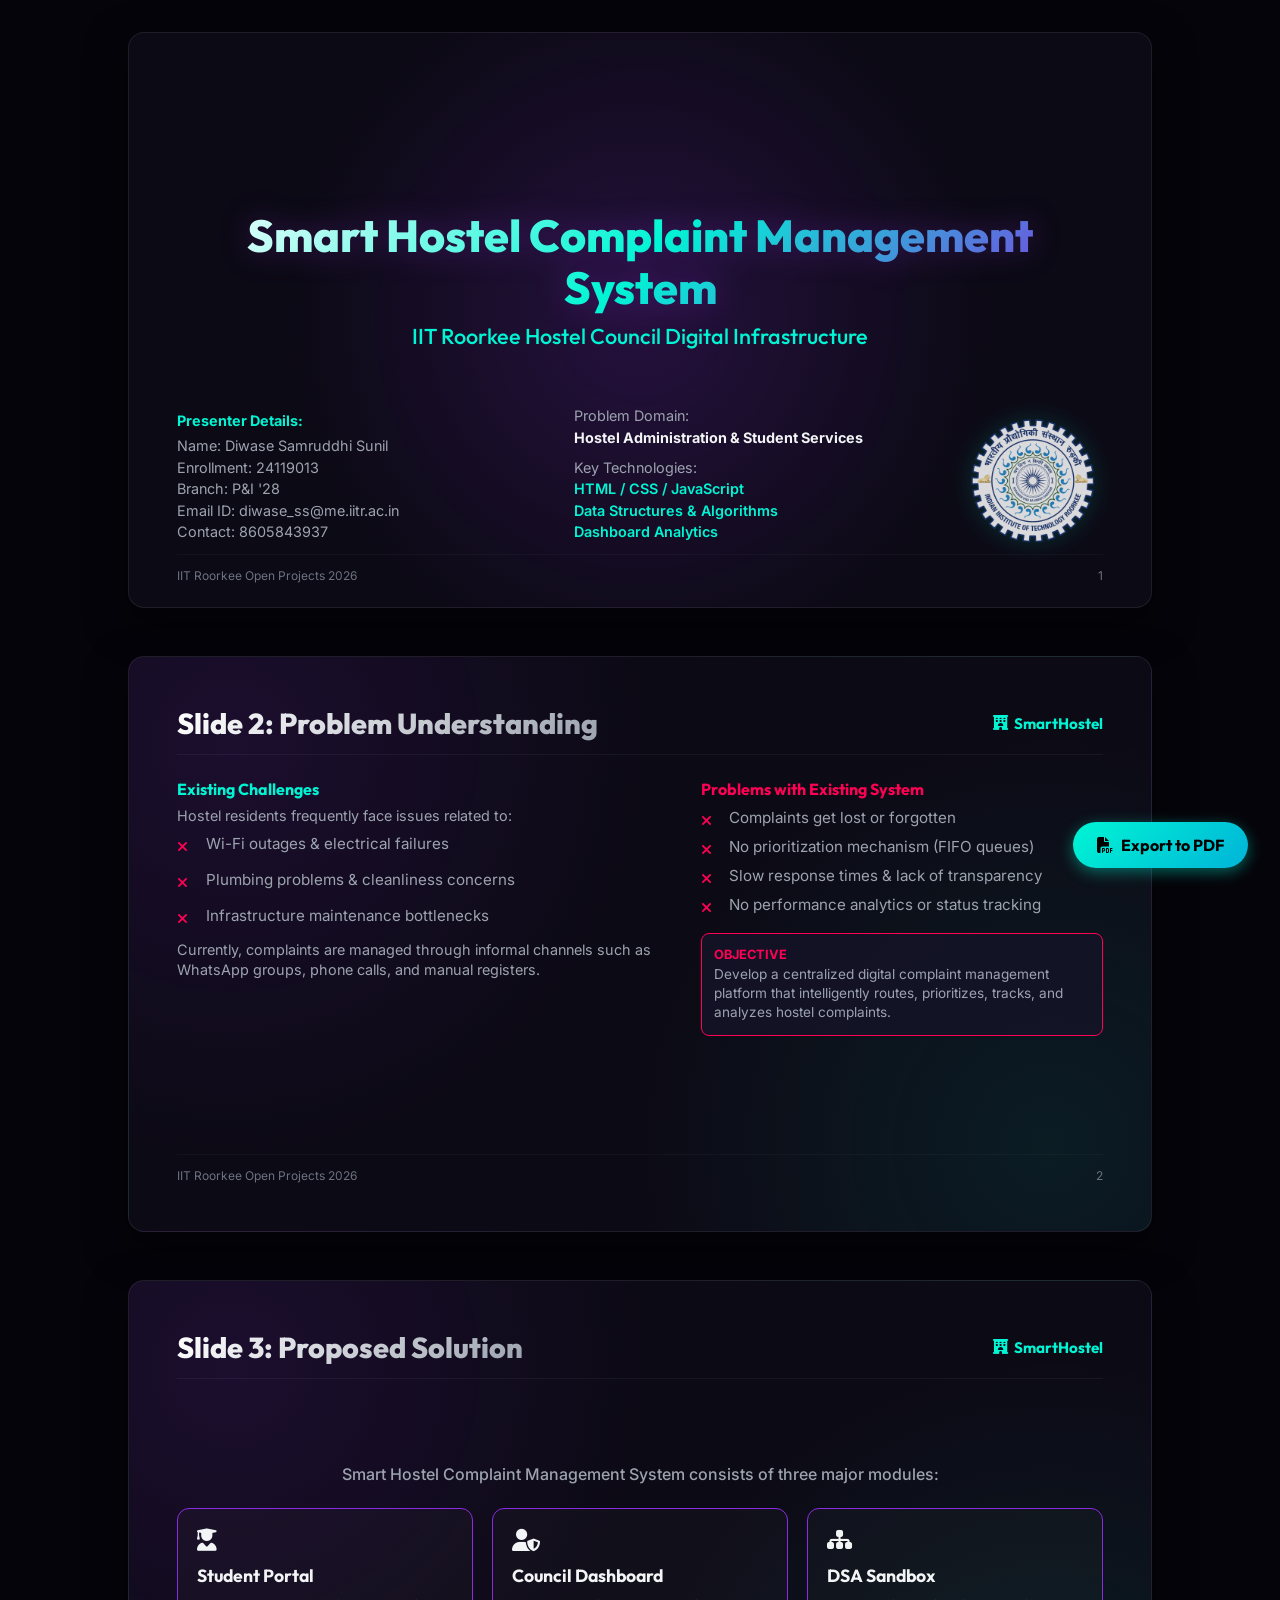
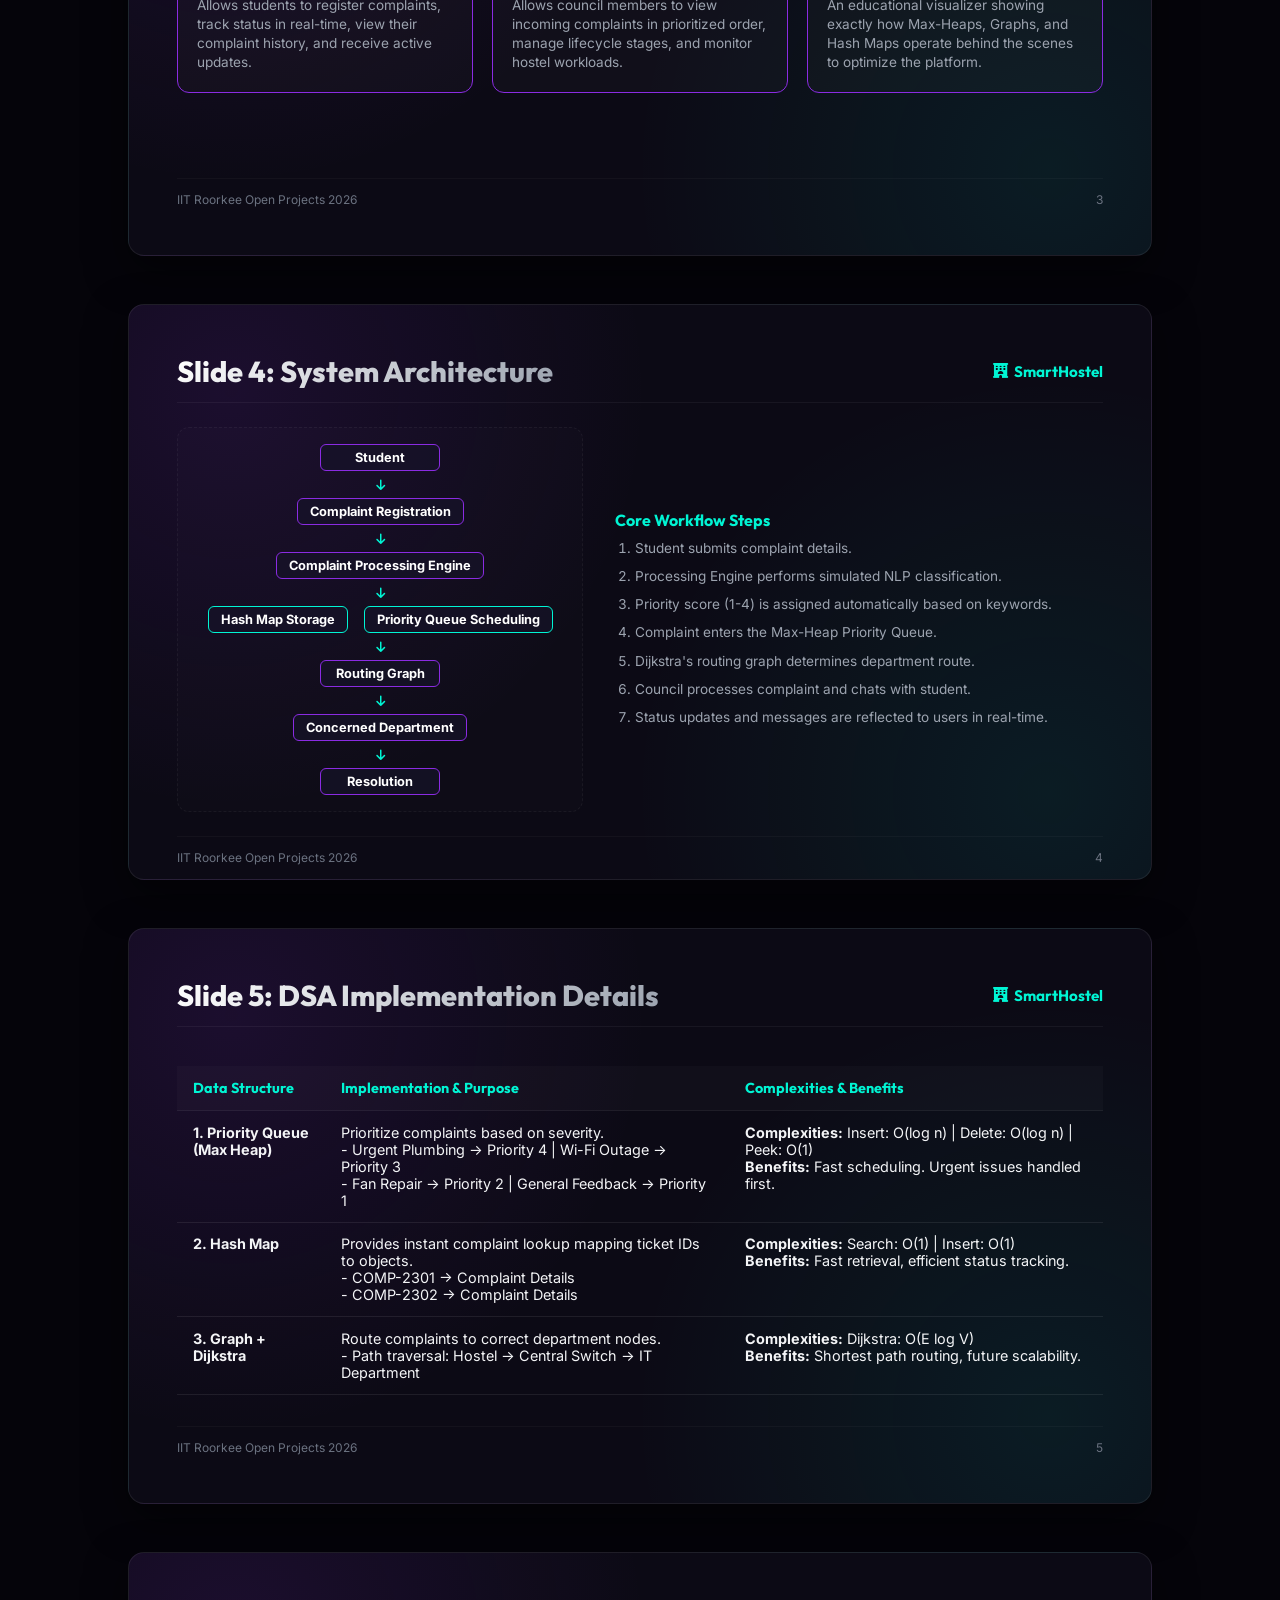
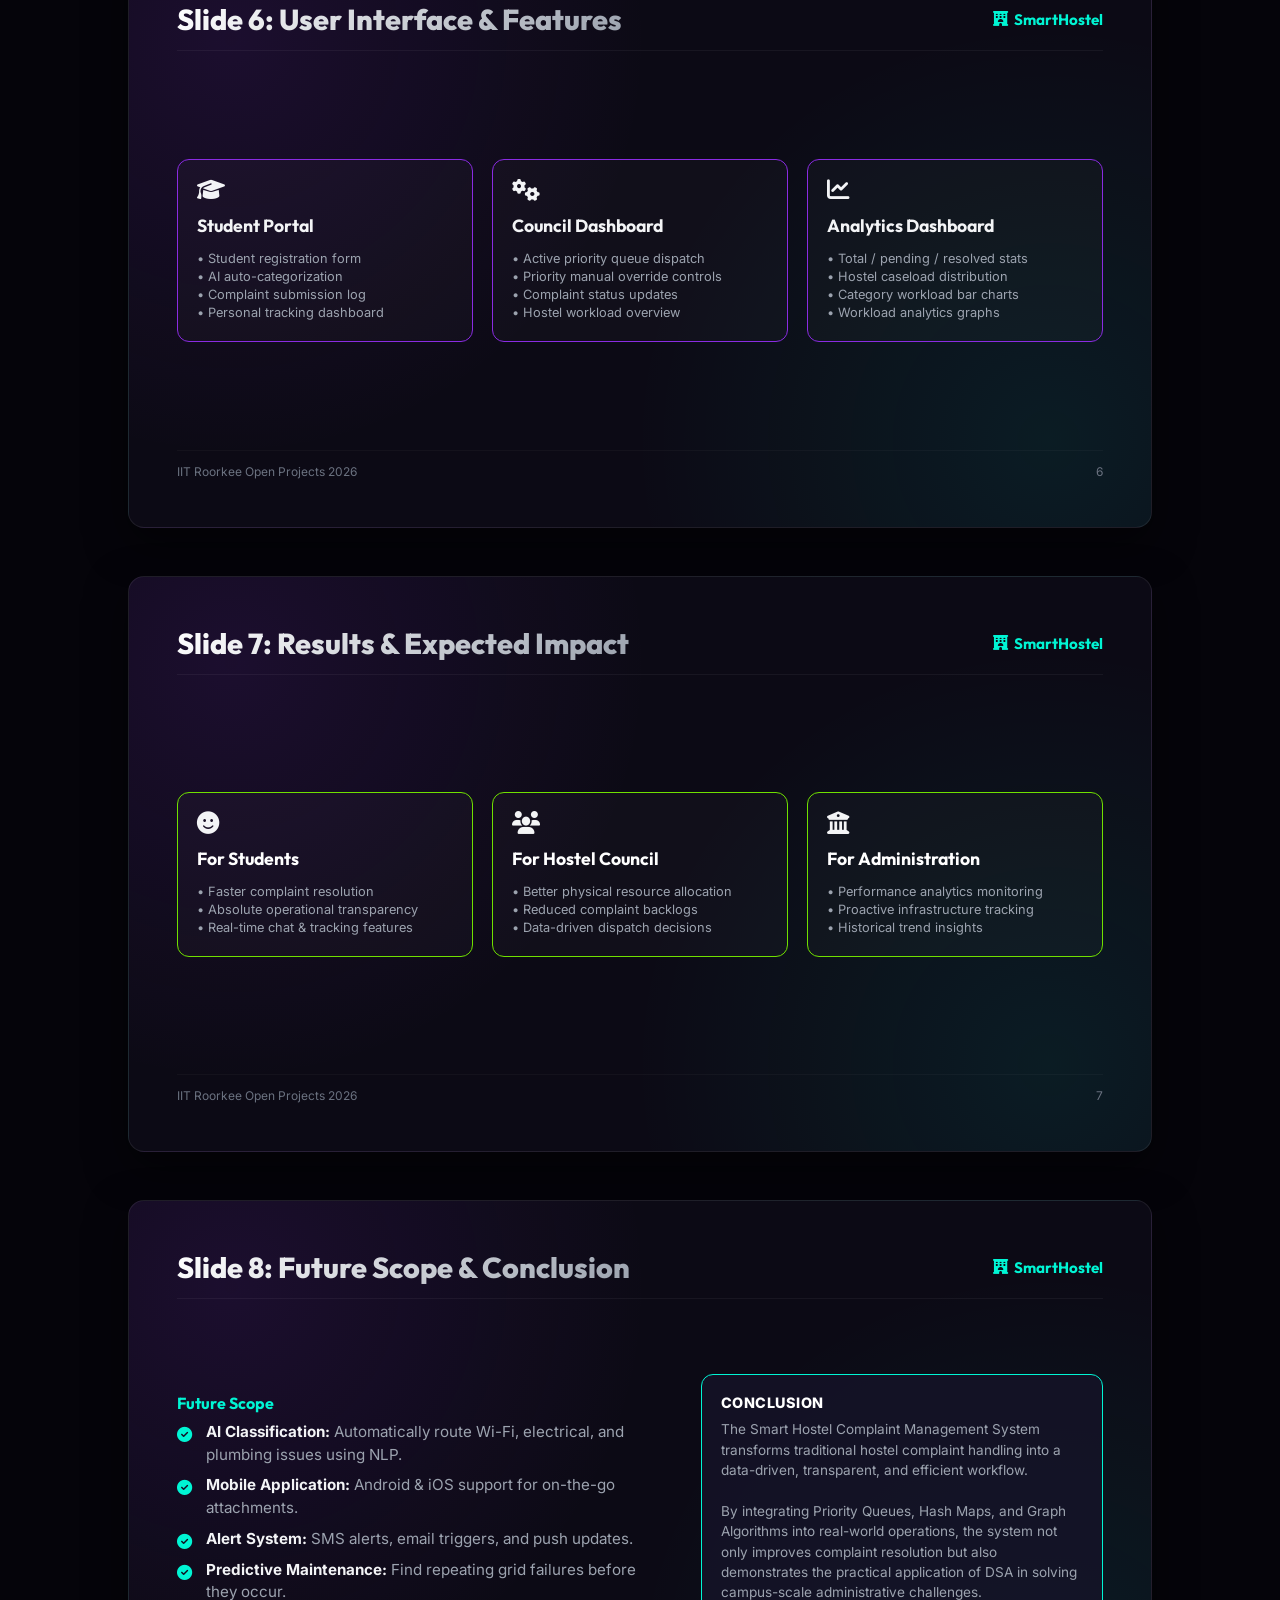
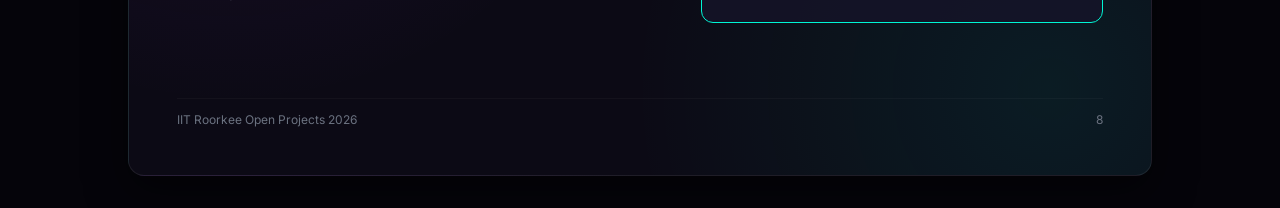
==== presentation.html @ 7181556d "Initial commit of SmartHostel Complaint Platform" ====
<!DOCTYPE html>
<html lang="en">
<head>
    <meta charset="UTF-8">
    <meta name="viewport" content="width=device-width, initial-scale=1.0">
    <title>Smart Hostel Complaint Management System | BYOP 2026</title>
    <!-- Google Fonts -->
    <link href="https://fonts.googleapis.com/css2?family=Outfit:wght@400;600;700;800&family=Inter:wght@400;500;600;700&display=swap" rel="stylesheet">
    <!-- FontAwesome Icons -->
    <link rel="stylesheet" href="https://cdnjs.cloudflare.com/ajax/libs/font-awesome/6.4.0/css/all.min.css">
    <style>
        :root {
            --bg-main: #0c0a15;
            --bg-card: rgba(22, 19, 41, 0.7);
            --border-color: rgba(255, 255, 255, 0.08);
            --text-primary: #f3f4f6;
            --text-secondary: #9ca3af;
            --text-muted: #6b7280;
            --color-violet: #8a2be2;
            --color-cyan: #00f5d4;
            --color-green: #70e000;
            --color-red: #ff0054;
            --color-orange: #ffb703;
        }

        * {
            box-sizing: border-box;
            margin: 0;
            padding: 0;
        }

        body {
            background-color: #05040a;
            color: var(--text-primary);
            font-family: 'Inter', sans-serif;
            overflow-x: hidden;
        }

        /* Presentation Container */
        .presentation {
            display: flex;
            flex-direction: column;
            align-items: center;
            padding: 2rem 0;
            gap: 3rem;
        }

        /* Slide Frame */
        .slide {
            width: 1024px;
            height: 576px; /* 16:9 Aspect Ratio */
            background-color: var(--bg-main);
            background-image: 
                radial-gradient(circle at 10% 15%, rgba(138, 43, 226, 0.12) 0%, transparent 40%),
                radial-gradient(circle at 90% 85%, rgba(0, 245, 212, 0.08) 0%, transparent 40%);
            border: 1px solid var(--border-color);
            border-radius: 16px;
            padding: 3rem;
            position: relative;
            display: flex;
            flex-direction: column;
            justify-content: space-between;
            box-shadow: 0 15px 40px rgba(0, 0, 0, 0.5);
            page-break-after: always;
        }

        /* Header / Footer inside slides */
        .slide-header {
            display: flex;
            justify-content: space-between;
            align-items: center;
            border-bottom: 1px solid rgba(255, 255, 255, 0.05);
            padding-bottom: 0.8rem;
            margin-bottom: 1.5rem;
        }

        .slide-header h2 {
            font-family: 'Outfit', sans-serif;
            font-size: 1.8rem;
            font-weight: 800;
            background: linear-gradient(135deg, #fff, #9ca3af);
            -webkit-background-clip: text;
            -webkit-text-fill-color: transparent;
        }

        .slide-logo {
            font-family: 'Outfit', sans-serif;
            font-size: 0.95rem;
            font-weight: 700;
            color: var(--color-cyan);
            display: flex;
            align-items: center;
            gap: 0.4rem;
        }

        .slide-content {
            flex-grow: 1;
            display: flex;
            flex-direction: column;
            justify-content: center;
        }

        .slide-footer {
            display: flex;
            justify-content: space-between;
            font-size: 0.75rem;
            color: var(--text-muted);
            border-top: 1px solid rgba(255, 255, 255, 0.03);
            padding-top: 0.8rem;
            margin-top: 1.5rem;
        }

        /* Slide 1 Specific: Title */
        .title-slide {
            justify-content: center;
            align-items: center;
            text-align: center;
            background-image: 
                radial-gradient(circle at center, rgba(138, 43, 226, 0.2) 0%, transparent 60%);
        }

        .title-slide h1 {
            font-family: 'Outfit', sans-serif;
            font-size: 2.8rem;
            font-weight: 800;
            line-height: 1.15;
            margin-bottom: 0.5rem;
            background: linear-gradient(135deg, #fff, var(--color-cyan), var(--color-violet));
            -webkit-background-clip: text;
            -webkit-text-fill-color: transparent;
            filter: drop-shadow(0 0 15px rgba(138, 43, 226, 0.3));
        }

        .title-slide h3 {
            font-family: 'Outfit', sans-serif;
            font-size: 1.35rem;
            color: var(--color-cyan);
            font-weight: 500;
            margin-bottom: 2rem;
        }

        .student-details {
            position: absolute;
            bottom: 4rem;
            left: 3rem;
            text-align: left;
            font-size: 0.9rem;
            line-height: 1.5;
            color: var(--text-secondary);
        }

        .project-meta {
            position: absolute;
            bottom: 4rem;
            right: 18rem;
            text-align: left;
            font-size: 0.9rem;
            line-height: 1.5;
            color: var(--text-secondary);
        }

        .project-meta strong {
            color: var(--text-primary);
        }

        .project-meta span {
            color: var(--color-cyan);
            font-weight: 600;
            display: block;
        }

        /* Bullet lists and columns */
        .grid-2col {
            display: grid;
            grid-template-columns: 1.1fr 0.9fr;
            gap: 2rem;
            align-items: start;
        }

        .bullets-list {
            display: flex;
            flex-direction: column;
            gap: 0.8rem;
            list-style: none;
        }

        .bullets-list li {
            position: relative;
            padding-left: 1.8rem;
            font-size: 0.95rem;
            line-height: 1.5;
            color: var(--text-secondary);
        }

        .bullets-list li strong {
            color: var(--text-primary);
        }

        .bullets-list li::before {
            font-family: "Font Awesome 6 Free";
            font-weight: 900;
            position: absolute;
            left: 0;
            top: 2px;
        }

        .problem-bullets li::before {
            content: "\f00d";
            color: var(--color-red);
        }

        .solution-bullets li::before {
            content: "\f00c";
            color: var(--color-green);
        }

        .feature-bullets li::before {
            content: "\f058";
            color: var(--color-cyan);
        }

        /* Core DSA Table Slide */
        .dsa-table {
            width: 100%;
            border-collapse: collapse;
            margin-top: 0.5rem;
        }

        .dsa-table th, .dsa-table td {
            padding: 0.8rem 1rem;
            font-size: 0.9rem;
            text-align: left;
            border-bottom: 1px solid var(--border-color);
            vertical-align: top;
        }

        .dsa-table th {
            background: rgba(255,255,255,0.02);
            font-family: 'Outfit', sans-serif;
            color: var(--color-cyan);
            font-weight: 700;
        }

        .dsa-table td strong {
            color: var(--text-primary);
        }

        .dsa-table td span {
            color: var(--text-muted);
            font-size: 0.85rem;
        }

        /* Info boxes */
        .info-grid {
            display: grid;
            grid-template-columns: repeat(3, 1fr);
            gap: 1.2rem;
        }

        .info-box {
            background: rgba(255, 255, 255, 0.02);
            border: 1px solid var(--border-color);
            border-radius: 12px;
            padding: 1.2rem;
            display: flex;
            flex-direction: column;
            gap: 0.6rem;
            border-color: var(--color-violet);
        }

        .info-box i {
            font-size: 1.4rem;
            margin-bottom: 0.2rem;
        }

        .info-box h4 {
            font-family: 'Outfit', sans-serif;
            font-size: 1.1rem;
            color: var(--text-primary);
        }

        .info-box p {
            font-size: 0.85rem;
            color: var(--text-secondary);
            line-height: 1.4;
        }

        /* Flowchart styling for Slide 4 */
        .arch-grid {
            display: grid;
            grid-template-columns: 1fr 1.2fr;
            gap: 2rem;
            align-items: center;
        }

        .flowchart-container {
            display: flex;
            flex-direction: column;
            align-items: center;
            gap: 8px;
            background: rgba(255,255,255,0.01);
            border: 1px dashed rgba(255,255,255,0.05);
            padding: 1rem;
            border-radius: 12px;
        }

        .flow-node {
            background: var(--bg-card);
            border: 1px solid var(--color-violet);
            color: #fff;
            padding: 5px 12px;
            border-radius: 6px;
            font-size: 0.8rem;
            font-weight: 700;
            text-align: center;
            min-width: 120px;
        }

        .flow-split {
            display: flex;
            gap: 1rem;
            width: 100%;
            justify-content: center;
        }

        .flow-node.highlight-cyan {
            border-color: var(--color-cyan);
        }

        .flow-arrow {
            color: var(--color-cyan);
            font-size: 0.75rem;
            margin: -2px 0;
        }

        /* Print Style Overrides to generate PDF cleanly */
        @media print {
            body {
                background-color: #000;
                background-image: none;
            }
            .presentation {
                padding: 0;
                gap: 0;
            }
            .slide {
                border: none;
                border-radius: 0;
                box-shadow: none;
                width: 100vw;
                height: 100vh;
                max-width: 100%;
                max-height: 100%;
                page-break-after: always;
                box-sizing: border-box;
            }
            .print-btn {
                display: none !important;
            }
        }

        /* Floating action print button */
        .print-btn {
            position: fixed;
            bottom: 2rem;
            right: 2rem;
            background: linear-gradient(135deg, var(--color-cyan), #00b4d8);
            color: #000;
            font-family: 'Outfit', sans-serif;
            font-weight: 700;
            font-size: 1rem;
            padding: 0.8rem 1.5rem;
            border-radius: 30px;
            border: none;
            cursor: pointer;
            display: flex;
            align-items: center;
            gap: 0.5rem;
            box-shadow: 0 4px 15px rgba(0, 245, 212, 0.4);
            z-index: 500;
            transition: all 0.2s ease;
        }

        .print-btn:hover {
            transform: scale(1.03);
            box-shadow: 0 4px 20px rgba(0, 245, 212, 0.6);
        }
    </style>
</head>
<body>

    <button class="print-btn" onclick="window.print()">
        <i class="fa-solid fa-file-pdf"></i> Export to PDF
    </button>

    <div class="presentation">

        <!-- SLIDE 1 -->
        <section class="slide title-slide">
            <div style="margin-top: -3rem;">
                <h1>Smart Hostel Complaint Management System</h1>
                <h3>IIT Roorkee Hostel Council Digital Infrastructure</h3>
            </div>
            
            <div class="student-details">
                <div style="font-weight: bold; margin-bottom: 0.2rem; color: var(--color-cyan)">Presenter Details:</div>
                <div>Name: Diwase Samruddhi Sunil</div>
                <div>Enrollment: 24119013</div>
                <div>Branch: P&I '28</div>
                <div>Email ID: diwase_ss@me.iitr.ac.in</div>
                <div>Contact: 8605843937</div>
            </div>

            <div class="project-meta">
                <div>Problem Domain:</div>
                <strong>Hostel Administration & Student Services</strong>
                <div style="margin-top: 0.5rem;">Key Technologies:</div>
                <span>HTML / CSS / JavaScript</span>
                <span>Data Structures & Algorithms</span>
                <span>Dashboard Analytics</span>
            </div>

            <!-- IITR Logo on the bottom-right -->
            <img src="iitr_logo.png" style="position: absolute; bottom: 4rem; right: 3.5rem; width: 125px; height: 125px; opacity: 0.85; filter: drop-shadow(0 0 12px rgba(0, 245, 212, 0.2));">

            <div class="slide-footer" style="position: absolute; bottom: 1.5rem; left: 3rem; right: 3rem; border-top: 1px solid rgba(255, 255, 255, 0.03); padding-top: 0.8rem;">
                <span>IIT Roorkee Open Projects 2026</span>
                <span>1</span>
            </div>
        </section>

        <!-- SLIDE 2 -->
        <section class="slide">
            <div class="slide-header">
                <h2>Slide 2: Problem Understanding</h2>
                <div class="slide-logo"><i class="fa-solid fa-hotel"></i> SmartHostel</div>
            </div>
            <div class="slide-content grid-2col">
                <div>
                    <h4 style="color: var(--color-cyan); font-family: 'Outfit'; margin-bottom: 0.5rem;">Existing Challenges</h4>
                    <p style="color: var(--text-secondary); font-size: 0.9rem; margin-bottom: 0.6rem;">Hostel residents frequently face issues related to:</p>
                    <ul class="bullets-list problem-bullets" style="margin-bottom: 0.8rem;">
                        <li>Wi-Fi outages & electrical failures</li>
                        <li>Plumbing problems & cleanliness concerns</li>
                        <li>Infrastructure maintenance bottlenecks</li>
                    </ul>
                    <p style="color: var(--text-secondary); font-size: 0.9rem; line-height: 1.4;">Currently, complaints are managed through informal channels such as WhatsApp groups, phone calls, and manual registers.</p>
                </div>
                <div>
                    <h4 style="color: var(--color-red); font-family: 'Outfit'; margin-bottom: 0.5rem;">Problems with Existing System</h4>
                    <ul class="bullets-list problem-bullets" style="margin-bottom: 1rem; gap: 0.4rem;">
                        <li>Complaints get lost or forgotten</li>
                        <li>No prioritization mechanism (FIFO queues)</li>
                        <li>Slow response times & lack of transparency</li>
                        <li>No performance analytics or status tracking</li>
                    </ul>
                    
                    <div style="background: rgba(22, 19, 41, 0.8); border: 1px solid var(--color-red); padding: 0.8rem; border-radius: 8px;">
                        <span style="font-weight: 700; font-size: 0.8rem; color: var(--color-red); display: block; margin-bottom: 0.2rem; text-transform: uppercase;">Objective</span>
                        <p style="font-size: 0.85rem; line-height: 1.4; color: var(--text-secondary);">Develop a centralized digital complaint management platform that intelligently routes, prioritizes, tracks, and analyzes hostel complaints.</p>
                    </div>
                </div>
            </div>
            <div class="slide-footer">
                <span>IIT Roorkee Open Projects 2026</span>
                <span>2</span>
            </div>
        </section>

        <!-- SLIDE 3 -->
        <section class="slide">
            <div class="slide-header">
                <h2>Slide 3: Proposed Solution</h2>
                <div class="slide-logo"><i class="fa-solid fa-hotel"></i> SmartHostel</div>
            </div>
            <div class="slide-content">
                <p style="text-align: center; color: var(--text-secondary); font-size: 1rem; margin-bottom: 1.5rem; font-weight: 500;">Smart Hostel Complaint Management System consists of three major modules:</p>
                <div class="info-grid">
                    <div class="info-box">
                        <i class="fa-solid fa-user-graduate text-cyan"></i>
                        <h4>Student Portal</h4>
                        <p>Allows students to register complaints, track status in real-time, view their complaint history, and receive active updates.</p>
                    </div>
                    <div class="info-box">
                        <i class="fa-solid fa-user-shield text-violet"></i>
                        <h4>Council Dashboard</h4>
                        <p>Allows council members to view incoming complaints in prioritized order, manage lifecycle stages, and monitor hostel workloads.</p>
                    </div>
                    <div class="info-box">
                        <i class="fa-solid fa-sitemap text-green"></i>
                        <h4>DSA Sandbox</h4>
                        <p>An educational visualizer showing exactly how Max-Heaps, Graphs, and Hash Maps operate behind the scenes to optimize the platform.</p>
                    </div>
                </div>
            </div>
            <div class="slide-footer">
                <span>IIT Roorkee Open Projects 2026</span>
                <span>3</span>
            </div>
        </section>

        <!-- SLIDE 4 -->
        <section class="slide">
            <div class="slide-header">
                <h2>Slide 4: System Architecture</h2>
                <div class="slide-logo"><i class="fa-solid fa-hotel"></i> SmartHostel</div>
            </div>
            <div class="slide-content arch-grid">
                <!-- Flowchart -->
                <div class="flowchart-container">
                    <div class="flow-node">Student</div>
                    <div class="flow-arrow"><i class="fa-solid fa-arrow-down"></i></div>
                    <div class="flow-node">Complaint Registration</div>
                    <div class="flow-arrow"><i class="fa-solid fa-arrow-down"></i></div>
                    <div class="flow-node">Complaint Processing Engine</div>
                    <div class="flow-arrow"><i class="fa-solid fa-arrow-down"></i></div>
                    <div class="flow-split">
                        <div class="flow-node highlight-cyan">Hash Map Storage</div>
                        <div class="flow-node highlight-cyan">Priority Queue Scheduling</div>
                    </div>
                    <div class="flow-arrow"><i class="fa-solid fa-arrow-down"></i></div>
                    <div class="flow-node">Routing Graph</div>
                    <div class="flow-arrow"><i class="fa-solid fa-arrow-down"></i></div>
                    <div class="flow-node">Concerned Department</div>
                    <div class="flow-arrow"><i class="fa-solid fa-arrow-down"></i></div>
                    <div class="flow-node">Resolution</div>
                </div>
                <!-- Core Workflow -->
                <div>
                    <h4 style="color: var(--color-cyan); font-family: 'Outfit'; margin-bottom: 0.5rem;">Core Workflow Steps</h4>
                    <ol style="color: var(--text-secondary); font-size: 0.85rem; line-height: 1.6; padding-left: 1.2rem; display: flex; flex-direction: column; gap: 0.4rem;">
                        <li>Student submits complaint details.</li>
                        <li>Processing Engine performs simulated NLP classification.</li>
                        <li>Priority score (1-4) is assigned automatically based on keywords.</li>
                        <li>Complaint enters the Max-Heap Priority Queue.</li>
                        <li>Dijkstra's routing graph determines department route.</li>
                        <li>Council processes complaint and chats with student.</li>
                        <li>Status updates and messages are reflected to users in real-time.</li>
                    </ol>
                </div>
            </div>
            <div class="slide-footer">
                <span>IIT Roorkee Open Projects 2026</span>
                <span>4</span>
            </div>
        </section>

        <!-- SLIDE 5 -->
        <section class="slide">
            <div class="slide-header">
                <h2>Slide 5: DSA Implementation Details</h2>
                <div class="slide-logo"><i class="fa-solid fa-hotel"></i> SmartHostel</div>
            </div>
            <div class="slide-content">
                <table class="dsa-table">
                    <thead>
                        <tr>
                            <th>Data Structure</th>
                            <th>Implementation & Purpose</th>
                            <th>Complexities & Benefits</th>
                        </tr>
                    </thead>
                    <tbody>
                        <tr>
                            <td><strong>1. Priority Queue<br>(Max Heap)</strong></td>
                            <td>Prioritize complaints based on severity.<br>
                            - Urgent Plumbing -> Priority 4 | Wi-Fi Outage -> Priority 3<br>
                            - Fan Repair -> Priority 2 | General Feedback -> Priority 1</td>
                            <td><strong>Complexities:</strong> Insert: O(log n) | Delete: O(log n) | Peek: O(1)<br>
                            <strong>Benefits:</strong> Fast scheduling. Urgent issues handled first.</td>
                        </tr>
                        <tr>
                            <td><strong>2. Hash Map</strong></td>
                            <td>Provides instant complaint lookup mapping ticket IDs to objects.<br>
                            - COMP-2301 -> Complaint Details<br>
                            - COMP-2302 -> Complaint Details</td>
                            <td><strong>Complexities:</strong> Search: O(1) | Insert: O(1)<br>
                            <strong>Benefits:</strong> Fast retrieval, efficient status tracking.</td>
                        </tr>
                        <tr>
                            <td><strong>3. Graph + Dijkstra</strong></td>
                            <td>Route complaints to correct department nodes.<br>
                            - Path traversal: Hostel -> Central Switch -> IT Department</td>
                            <td><strong>Complexities:</strong> Dijkstra: O(E log V)<br>
                            <strong>Benefits:</strong> Shortest path routing, future scalability.</td>
                        </tr>
                    </tbody>
                </table>
            </div>
            <div class="slide-footer">
                <span>IIT Roorkee Open Projects 2026</span>
                <span>5</span>
            </div>
        </section>

        <!-- SLIDE 6 -->
        <section class="slide">
            <div class="slide-header">
                <h2>Slide 6: User Interface & Features</h2>
                <div class="slide-logo"><i class="fa-solid fa-hotel"></i> SmartHostel</div>
            </div>
            <div class="slide-content">
                <div class="info-grid">
                    <div class="info-box">
                        <i class="fa-solid fa-graduation-cap text-cyan"></i>
                        <h4>Student Portal</h4>
                        <p style="font-size: 0.8rem; line-height: 1.4; color: var(--text-secondary); margin-top: 0.2rem;">
                            • Student registration form<br>
                            • AI auto-categorization<br>
                            • Complaint submission log<br>
                            • Personal tracking dashboard
                        </p>
                    </div>
                    <div class="info-box">
                        <i class="fa-solid fa-gears text-violet"></i>
                        <h4>Council Dashboard</h4>
                        <p style="font-size: 0.8rem; line-height: 1.4; color: var(--text-secondary); margin-top: 0.2rem;">
                            • Active priority queue dispatch<br>
                            • Priority manual override controls<br>
                            • Complaint status updates<br>
                            • Hostel workload overview
                        </p>
                    </div>
                    <div class="info-box">
                        <i class="fa-solid fa-chart-line text-green"></i>
                        <h4>Analytics Dashboard</h4>
                        <p style="font-size: 0.8rem; line-height: 1.4; color: var(--text-secondary); margin-top: 0.2rem;">
                            • Total / pending / resolved stats<br>
                            • Hostel caseload distribution<br>
                            • Category workload bar charts<br>
                            • Workload analytics graphs
                        </p>
                    </div>
                </div>
            </div>
            <div class="slide-footer">
                <span>IIT Roorkee Open Projects 2026</span>
                <span>6</span>
            </div>
        </section>

        <!-- SLIDE 7 -->
        <section class="slide">
            <div class="slide-header">
                <h2>Slide 7: Results & Expected Impact</h2>
                <div class="slide-logo"><i class="fa-solid fa-hotel"></i> SmartHostel</div>
            </div>
            <div class="slide-content">
                <div class="info-grid">
                    <div class="info-box" style="border-color: var(--color-green);">
                        <i class="fa-solid fa-smile text-green"></i>
                        <h4 style="color: #fff;">For Students</h4>
                        <p style="font-size: 0.8rem; line-height: 1.4; color: var(--text-secondary); margin-top: 0.2rem;">
                            • Faster complaint resolution<br>
                            • Absolute operational transparency<br>
                            • Real-time chat & tracking features
                        </p>
                    </div>
                    <div class="info-box" style="border-color: var(--color-green);">
                        <i class="fa-solid fa-users text-green"></i>
                        <h4 style="color: #fff;">For Hostel Council</h4>
                        <p style="font-size: 0.8rem; line-height: 1.4; color: var(--text-secondary); margin-top: 0.2rem;">
                            • Better physical resource allocation<br>
                            • Reduced complaint backlogs<br>
                            • Data-driven dispatch decisions
                        </p>
                    </div>
                    <div class="info-box" style="border-color: var(--color-green);">
                        <i class="fa-solid fa-building-columns text-green"></i>
                        <h4 style="color: #fff;">For Administration</h4>
                        <p style="font-size: 0.8rem; line-height: 1.4; color: var(--text-secondary); margin-top: 0.2rem;">
                            • Performance analytics monitoring<br>
                            • Proactive infrastructure tracking<br>
                            • Historical trend insights
                        </p>
                    </div>
                </div>
            </div>
            <div class="slide-footer">
                <span>IIT Roorkee Open Projects 2026</span>
                <span>7</span>
            </div>
        </section>

        <!-- SLIDE 8 -->
        <section class="slide">
            <div class="slide-header">
                <h2>Slide 8: Future Scope & Conclusion</h2>
                <div class="slide-logo"><i class="fa-solid fa-hotel"></i> SmartHostel</div>
            </div>
            <div class="slide-content grid-2col" style="align-items: center;">
                <div>
                    <h4 style="color: var(--color-cyan); font-family: 'Outfit'; margin-bottom: 0.5rem;">Future Scope</h4>
                    <ul class="bullets-list feature-bullets" style="gap: 0.5rem; font-size: 0.85rem;">
                        <li><strong>AI Classification:</strong> Automatically route Wi-Fi, electrical, and plumbing issues using NLP.</li>
                        <li><strong>Mobile Application:</strong> Android & iOS support for on-the-go attachments.</li>
                        <li><strong>Alert System:</strong> SMS alerts, email triggers, and push updates.</li>
                        <li><strong>Predictive Maintenance:</strong> Find repeating grid failures before they occur.</li>
                    </ul>
                </div>
                
                <div style="background: rgba(22, 19, 41, 0.8); border: 1.5px solid var(--color-cyan); padding: 1.2rem; border-radius: 12px;">
                    <span style="font-weight: 800; font-size: 0.9rem; color: #fff; display: block; margin-bottom: 0.5rem; text-transform: uppercase; letter-spacing: 0.5px;">Conclusion</span>
                    <p style="font-size: 0.85rem; line-height: 1.5; color: var(--text-secondary);">
                        The Smart Hostel Complaint Management System transforms traditional hostel complaint handling into a data-driven, transparent, and efficient workflow.<br><br>
                        By integrating Priority Queues, Hash Maps, and Graph Algorithms into real-world operations, the system not only improves complaint resolution but also demonstrates the practical application of DSA in solving campus-scale administrative challenges.
                    </p>
                </div>
            </div>
            <div class="slide-footer">
                <span>IIT Roorkee Open Projects 2026</span>
                <span>8</span>
            </div>
        </section>

    </div>

</body>
</html>
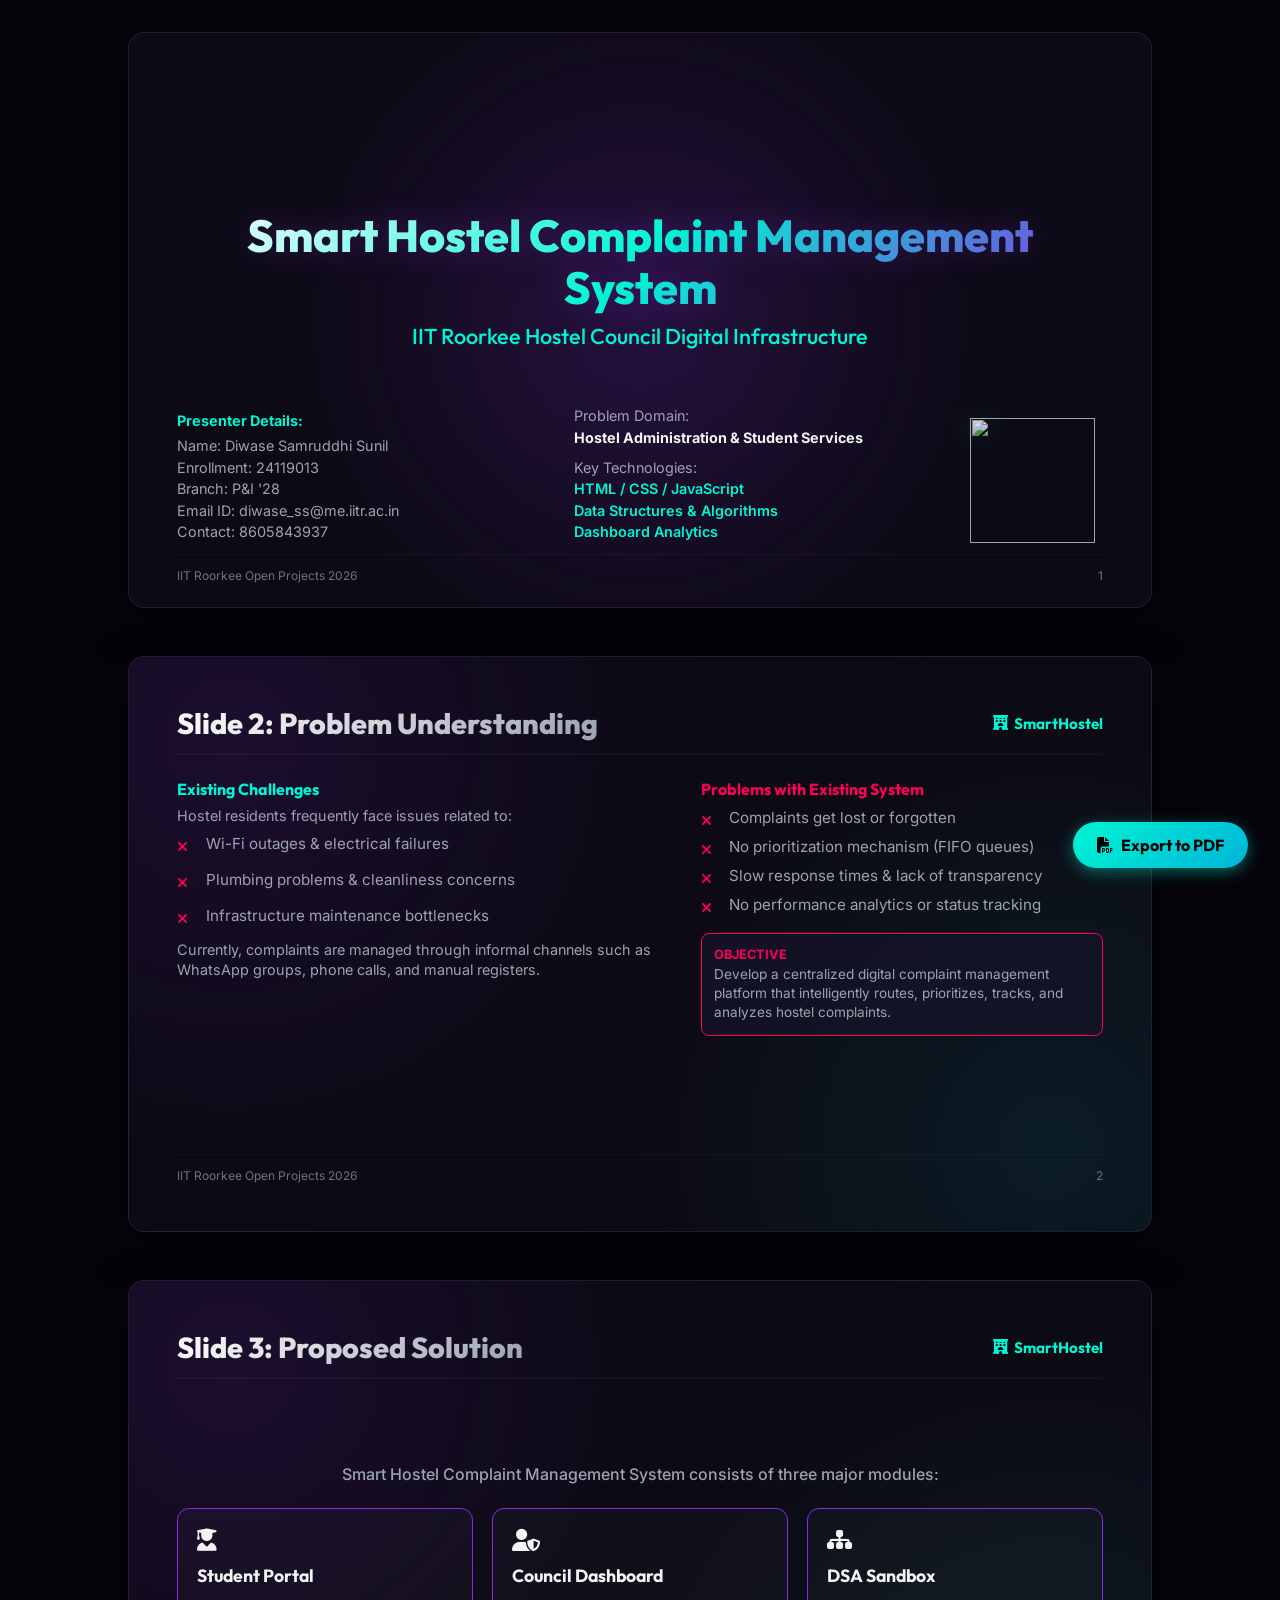
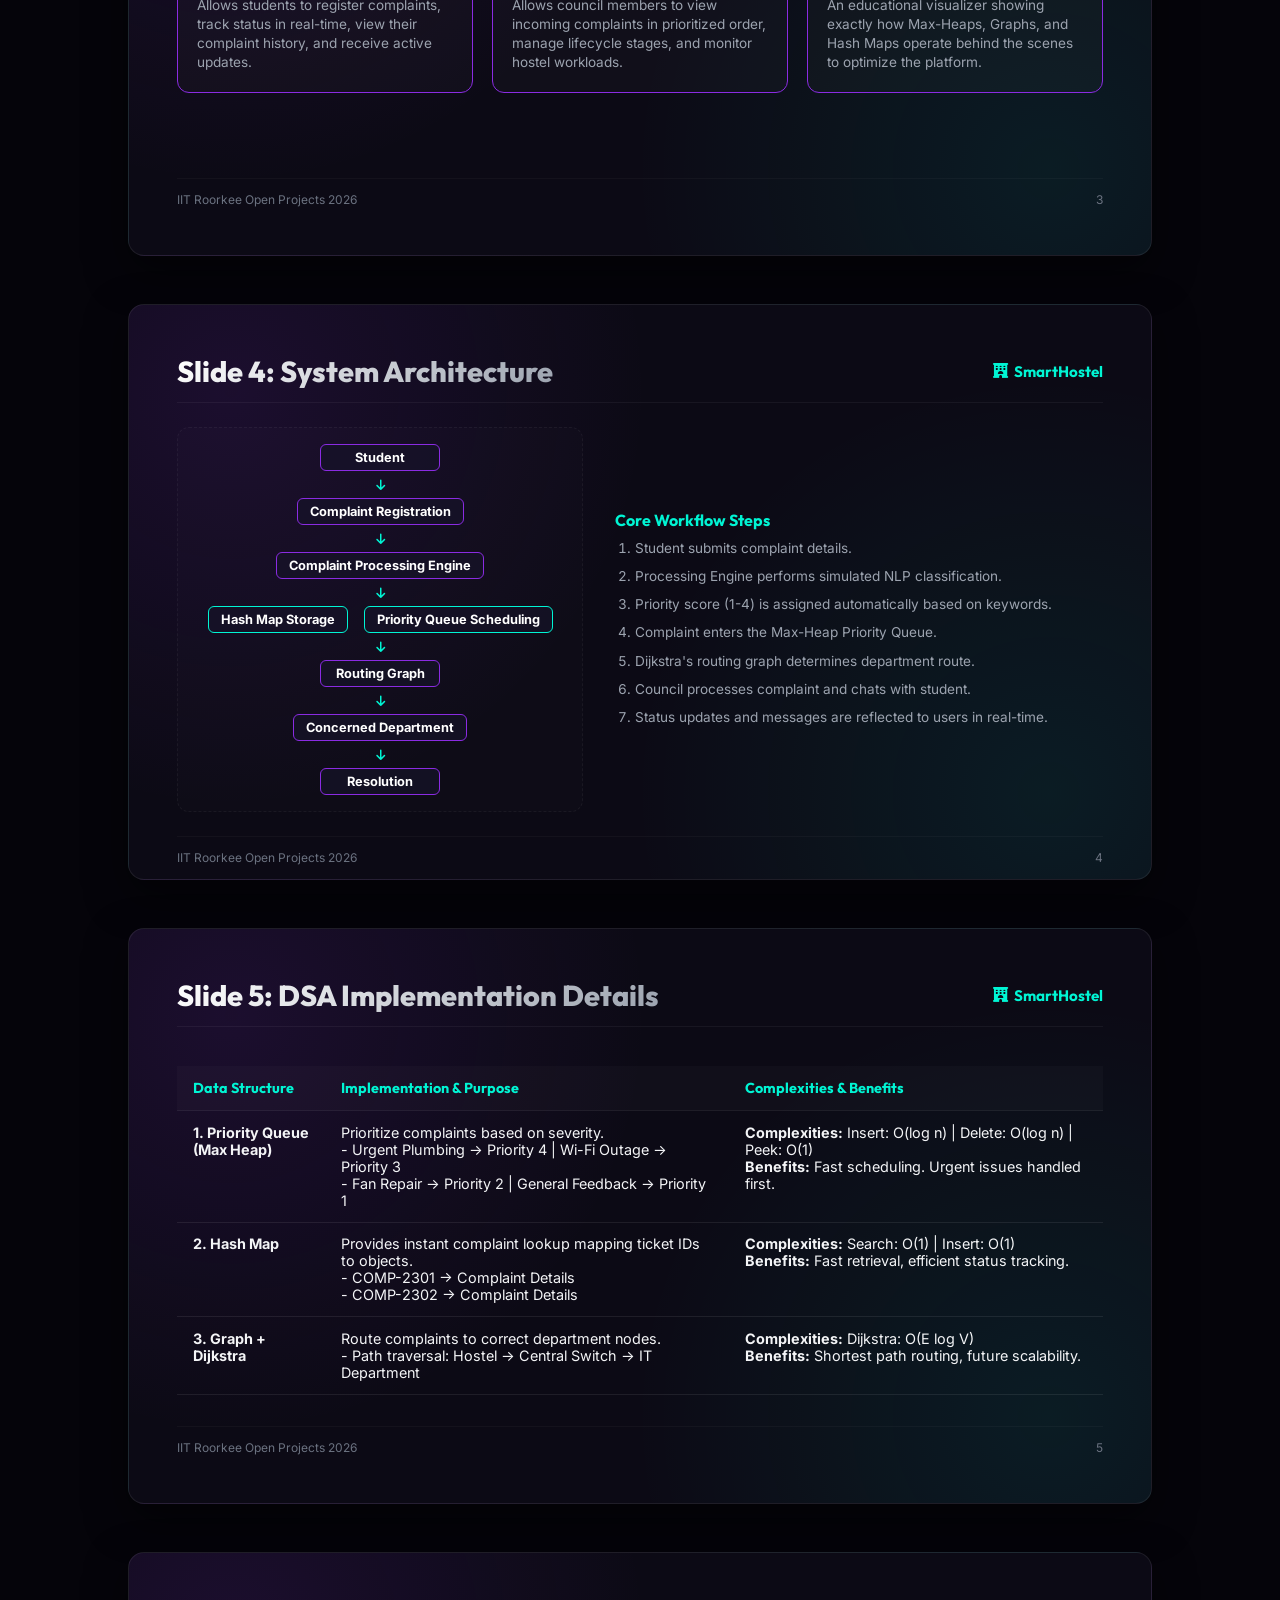
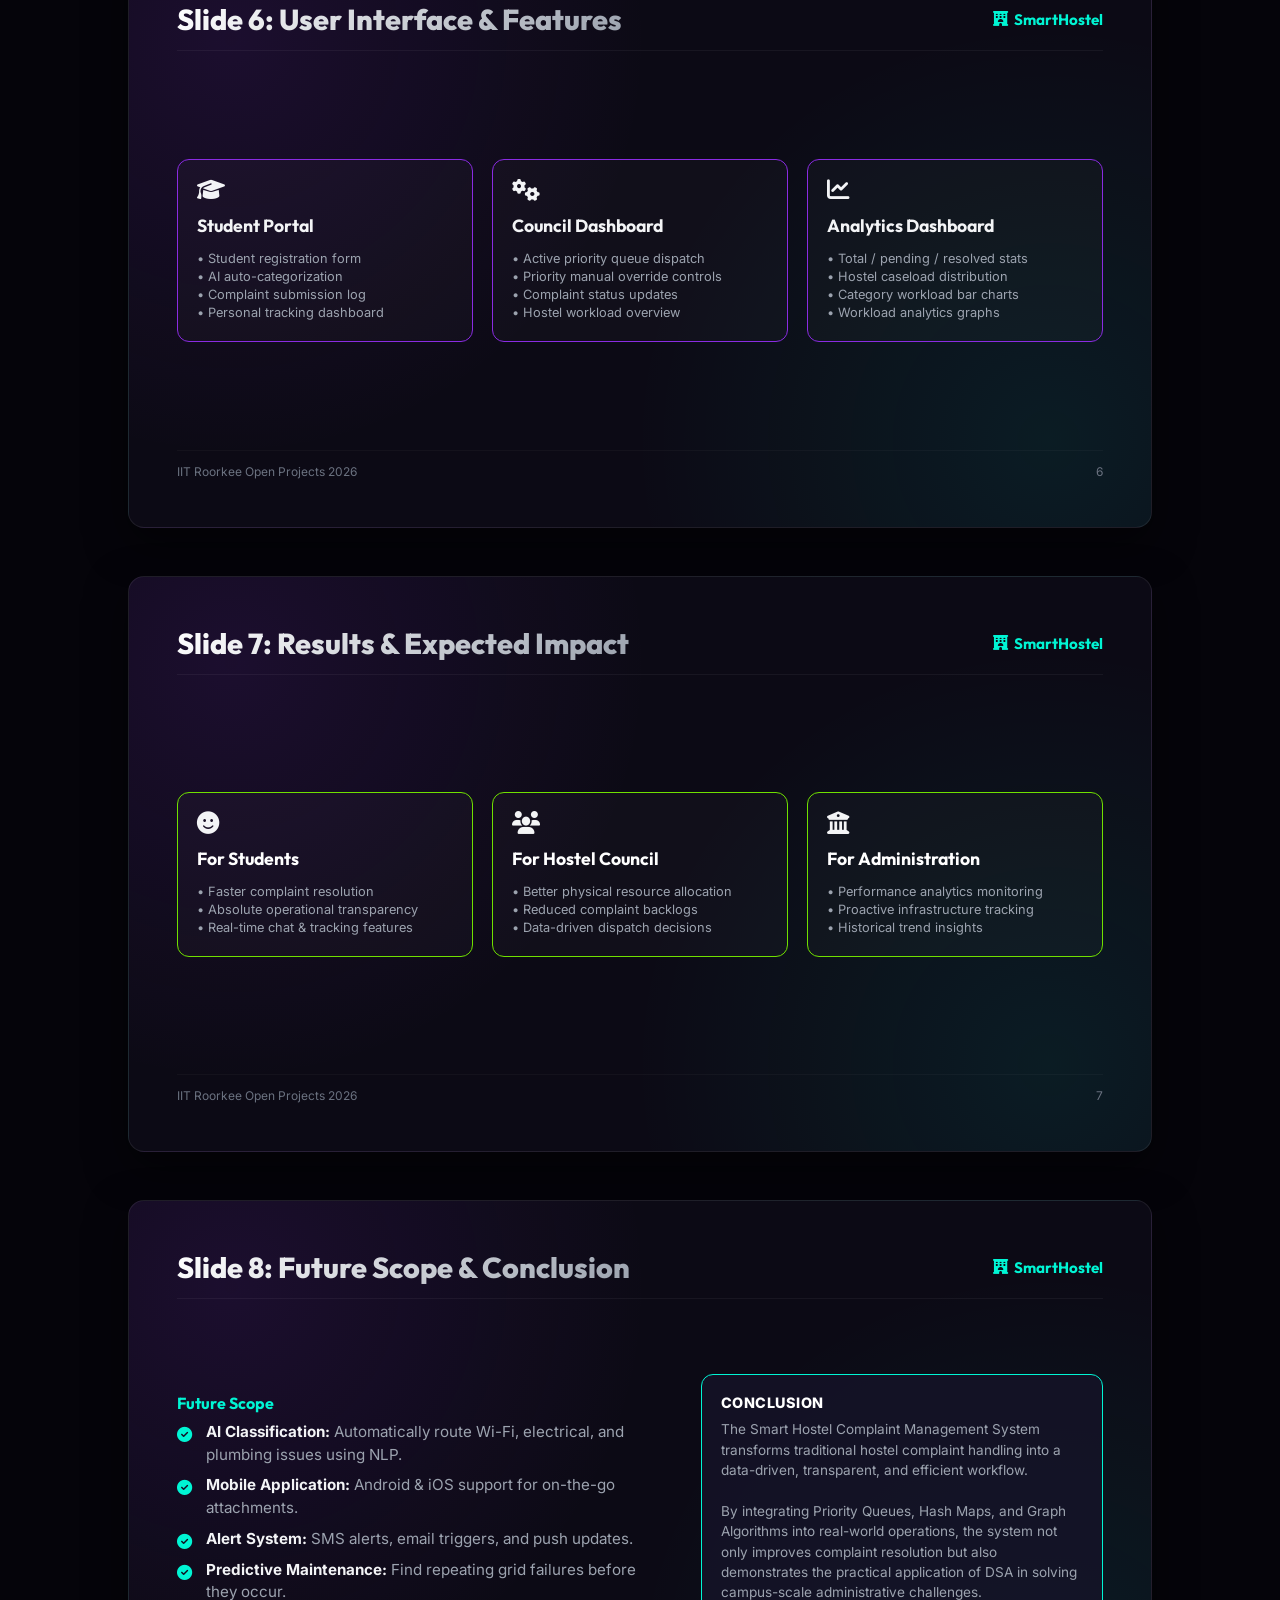
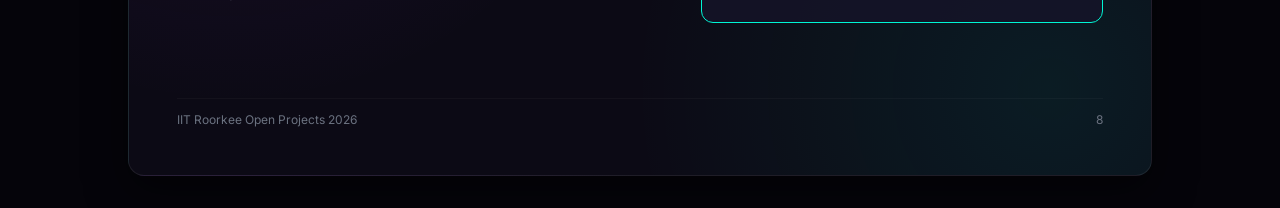
==== commit e341807f: "Clean up files and link presentation logo to public URL" ====
--- a/presentation.html
+++ b/presentation.html
@@ -421,7 +421,7 @@
             </div>
 
             <!-- IITR Logo on the bottom-right -->
-            <img src="iitr_logo.png" style="position: absolute; bottom: 4rem; right: 3.5rem; width: 125px; height: 125px; opacity: 0.85; filter: drop-shadow(0 0 12px rgba(0, 245, 212, 0.2));">
+            <img src="https://upload.wikimedia.org/wikipedia/en/thumb/2/2d/Indian_Institute_of_Technology_Roorkee_Logo.svg/330px-Indian_Institute_of_Technology_Roorkee_Logo.svg.png" style="position: absolute; bottom: 4rem; right: 3.5rem; width: 125px; height: 125px; opacity: 0.85; filter: drop-shadow(0 0 12px rgba(0, 245, 212, 0.2));">
 
             <div class="slide-footer" style="position: absolute; bottom: 1.5rem; left: 3rem; right: 3rem; border-top: 1px solid rgba(255, 255, 255, 0.03); padding-top: 0.8rem;">
                 <span>IIT Roorkee Open Projects 2026</span>
